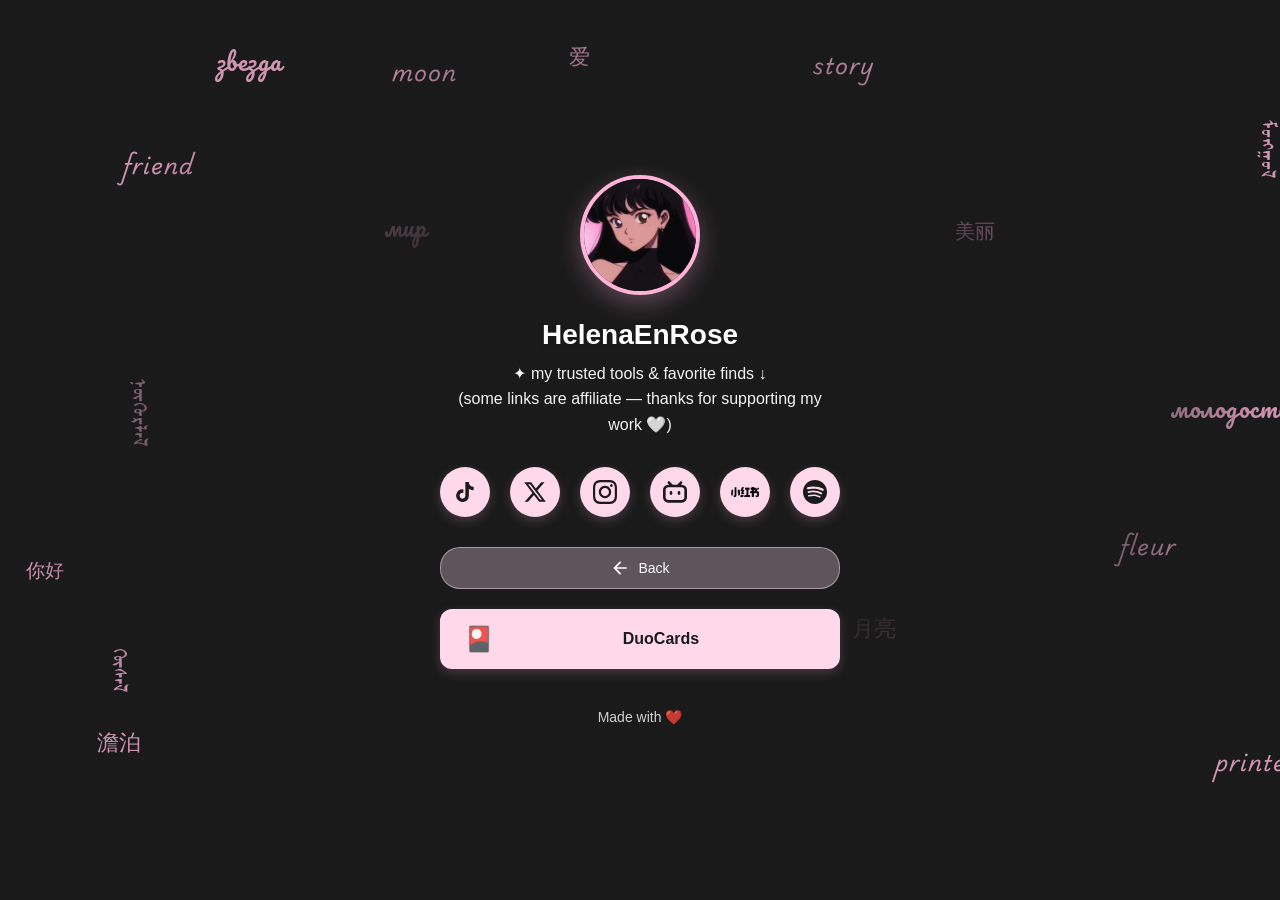
==== learning-tools.html @ 414b25f3 "init" ====
<!DOCTYPE html>
<html lang="en">
  <head>
    <meta charset="UTF-8" />
    <meta name="viewport" content="width=device-width, initial-scale=1.0" />
    <title>Learning Tools</title>
    <link rel="stylesheet" href="styles.css" />
  </head>
  <body>
    <div class="floating-background" id="floatingBg"></div>
    <div class="container">
      <!-- Profile Section -->
      <div class="profile">
        <div class="avatar">
          <img
            src="./assets/profile.JPG"
            alt="Profile Picture"
            id="profile-img"
          />
        </div>
        <h1 class="username">HelenaEnRose</h1>
        <p class="bio">
          ✦ my trusted tools & favorite finds ↓ <br />(some links are affiliate
          — thanks for supporting my work 🤍)
        </p>
      </div>

      <!-- Social Media Icons -->
      <div class="social-icons">
        <a
          href="https://www.tiktok.com/@helenaenrose"
          class="social-icon"
          target="_blank"
          rel="noopener noreferrer"
          title="TikTok"
        >
          <svg
            xmlns="http://www.w3.org/2000/svg"
            viewBox="0 0 24 24"
            fill="currentColor"
          >
            <path
              d="M19.59 6.69a4.83 4.83 0 0 1-3.77-4.25V2h-3.45v13.67a2.89 2.89 0 0 1-5.2 1.74 2.89 2.89 0 0 1 2.31-4.64 2.93 2.93 0 0 1 .88.13V9.4a6.84 6.84 0 0 0-1-.05A6.33 6.33 0 0 0 5 20.1a6.34 6.34 0 0 0 10.86-4.43v-7a8.16 8.16 0 0 0 4.77 1.52v-3.4a4.85 4.85 0 0 1-1-.1z"
            />
          </svg>
        </a>

        <a
          href="https://x.com/helenaenrose"
          class="social-icon"
          target="_blank"
          rel="noopener noreferrer"
          title="X (Twitter)"
        >
          <svg
            xmlns="http://www.w3.org/2000/svg"
            viewBox="0 0 24 24"
            fill="currentColor"
          >
            <path
              d="M18.244 2.25h3.308l-7.227 8.26 8.502 11.24H16.17l-5.214-6.817L4.99 21.75H1.68l7.73-8.835L1.254 2.25H8.08l4.713 6.231zm-1.161 17.52h1.833L7.084 4.126H5.117z"
            />
          </svg>
        </a>

        <a
          href="https://www.instagram.com/helenaenrose"
          class="social-icon"
          target="_blank"
          rel="noopener noreferrer"
          title="Instagram"
        >
          <svg
            xmlns="http://www.w3.org/2000/svg"
            viewBox="0 0 24 24"
            fill="currentColor"
          >
            <path
              d="M12 2.163c3.204 0 3.584.012 4.85.07 3.252.148 4.771 1.691 4.919 4.919.058 1.265.069 1.645.069 4.849 0 3.205-.012 3.584-.069 4.849-.149 3.225-1.664 4.771-4.919 4.919-1.266.058-1.644.07-4.85.07-3.204 0-3.584-.012-4.849-.07-3.26-.149-4.771-1.699-4.919-4.92-.058-1.265-.07-1.644-.07-4.849 0-3.204.013-3.583.07-4.849.149-3.227 1.664-4.771 4.919-4.919 1.266-.057 1.645-.069 4.849-.069zm0-2.163c-3.259 0-3.667.014-4.947.072-4.358.2-6.78 2.618-6.98 6.98-.059 1.281-.073 1.689-.073 4.948 0 3.259.014 3.668.072 4.948.2 4.358 2.618 6.78 6.98 6.98 1.281.058 1.689.072 4.948.072 3.259 0 3.668-.014 4.948-.072 4.354-.2 6.782-2.618 6.979-6.98.059-1.28.073-1.689.073-4.948 0-3.259-.014-3.667-.072-4.947-.196-4.354-2.617-6.78-6.979-6.98-1.281-.059-1.69-.073-4.949-.073zm0 5.838c-3.403 0-6.162 2.759-6.162 6.162s2.759 6.163 6.162 6.163 6.162-2.759 6.162-6.163c0-3.403-2.759-6.162-6.162-6.162zm0 10.162c-2.209 0-4-1.79-4-4 0-2.209 1.791-4 4-4s4 1.791 4 4c0 2.21-1.791 4-4 4zm6.406-11.845c-.796 0-1.441.645-1.441 1.44s.645 1.44 1.441 1.44c.795 0 1.439-.645 1.439-1.44s-.644-1.44-1.439-1.44z"
            />
          </svg>
        </a>

        <a
          href="https://space.bilibili.com/3492972857395261"
          class="social-icon"
          target="_blank"
          rel="noopener noreferrer"
          title="Bilibili"
        >
          <svg
            xmlns="http://www.w3.org/2000/svg"
            viewBox="0 0 24 24"
            fill="currentColor"
          >
            <path
              d="M17.813 4.653h.854c1.51.054 2.769.578 3.773 1.574 1.004.995 1.524 2.249 1.56 3.76v7.36c-.036 1.51-.556 2.769-1.56 3.773s-2.262 1.524-3.773 1.56H5.333c-1.51-.036-2.769-.556-3.773-1.56S.036 18.858 0 17.347v-7.36c.036-1.511.556-2.765 1.56-3.76 1.004-.996 2.262-1.52 3.773-1.574h.774l-1.174-1.12a1.234 1.234 0 0 1-.373-.906c0-.356.124-.658.373-.907l.027-.027c.267-.249.573-.373.92-.373.347 0 .653.124.92.373L9.653 4.44c.071.071.134.142.187.213h4.267a.836.836 0 0 1 .16-.213l2.853-2.747c.267-.249.573-.373.92-.373.347 0 .662.151.929.4.267.249.391.551.391.907 0 .355-.124.657-.373.906zM5.333 7.24c-.746.018-1.373.276-1.88.773-.506.498-.769 1.13-.786 1.894v7.52c.017.764.28 1.395.786 1.893.507.498 1.134.756 1.88.773h13.334c.746-.017 1.373-.275 1.88-.773.506-.498.769-1.129.786-1.893v-7.52c-.017-.765-.28-1.396-.786-1.894-.507-.497-1.134-.755-1.88-.773zM8 11.107c.373 0 .684.124.933.373.25.249.383.569.4.96v1.173c-.017.391-.15.711-.4.96-.249.25-.56.374-.933.374s-.684-.125-.933-.374c-.25-.249-.383-.569-.4-.96V12.44c0-.373.129-.689.386-.947.258-.257.574-.386.947-.386zm8 0c.373 0 .684.124.933.373.25.249.383.569.4.96v1.173c-.017.391-.15.711-.4.96-.249.25-.56.374-.933.374s-.684-.125-.933-.374c-.25-.249-.383-.569-.4-.96V12.44c.017-.391.15-.711.4-.96.249-.249.56-.373.933-.373Z"
            />
          </svg>
        </a>

        <a
          href="https://www.xiaohongshu.com/user/profile/55d56b0cf5a2636081ccdcb9"
          class="social-icon"
          target="_blank"
          rel="noopener noreferrer"
          title="小红书"
        >
          <img
            src="./assets/xiaohongshu_logo.webp"
            alt="小红书"
            class="social-logo-img"
          />
        </a>

        <a
          href="https://open.spotify.com/playlist/4TJUSBmawecwy4bsWR7oDN?si=3c04d787574a4218"
          class="social-icon"
          target="_blank"
          rel="noopener noreferrer"
          title="Spotify"
        >
          <svg
            xmlns="http://www.w3.org/2000/svg"
            viewBox="0 0 24 24"
            fill="currentColor"
          >
            <path
              d="M12 0C5.4 0 0 5.4 0 12s5.4 12 12 12 12-5.4 12-12S18.66 0 12 0zm5.521 17.34c-.24.359-.66.48-1.021.24-2.82-1.74-6.36-2.101-10.561-1.141-.418.122-.779-.179-.899-.539-.12-.421.18-.78.54-.9 4.56-1.021 8.52-.6 11.64 1.32.42.18.479.659.301 1.02zm1.44-3.3c-.301.42-.841.6-1.262.3-3.239-1.98-8.159-2.58-11.939-1.38-.479.12-1.02-.12-1.14-.6-.12-.48.12-1.021.6-1.141C9.6 9.9 15 10.561 18.72 12.84c.361.181.54.78.241 1.2zm.12-3.36C15.24 8.4 8.82 8.16 5.16 9.301c-.6.179-1.2-.181-1.38-.721-.18-.601.18-1.2.72-1.381 4.26-1.26 11.28-1.02 15.721 1.621.539.3.719 1.02.419 1.56-.299.421-1.02.599-1.559.3z"
            />
          </svg>
        </a>
      </div>

      <!-- Back Button -->
      <div class="back-button-container">
        <a href="./index.html" class="back-button" title="Back to Home">
          <svg
            xmlns="http://www.w3.org/2000/svg"
            viewBox="0 0 24 24"
            fill="currentColor"
          >
            <path
              d="M20 11H7.83l5.59-5.59L12 4l-8 8 8 8 1.41-1.41L7.83 13H20v-2z"
            />
          </svg>
          <span>Back</span>
        </a>
      </div>

      <!-- Main Links -->
      <div class="links">
        <a
          href="https://get.duocards.com/r/helenaenrose?"
          class="link-button"
          target="_blank"
          rel="noopener noreferrer"
        >
          <span class="link-icon">🎴</span>
          <span class="link-text">DuoCards</span>
        </a>
      </div>

      <!-- Footer -->
      <footer>
        <p class="footer-text">Made with ❤️</p>
      </footer>
    </div>
    <script src="script.js"></script>
  </body>
</html>
---- styles.css ----
/* Google Fonts - Handwriting */
@import url("https://fonts.googleapis.com/css2?family=Playwrite+AU+TAS:wght@100..400&display=swap");
@import url("https://fonts.googleapis.com/css2?family=Pacifico&display=swap");

/* Mongolian Font */
@font-face {
  font-family: "MongolianFont";
  src: url("./assets/MQG8103.ttf") format("truetype");
  font-weight: normal;
  font-style: normal;
}

/* Reset and Base Styles */
* {
  margin: 0;
  padding: 0;
  box-sizing: border-box;
}

/* Custom Cursor Styles */
a,
button,
.link-button,
.avatar img {
  cursor: url('data:image/svg+xml;utf8,<svg xmlns="http://www.w3.org/2000/svg" width="28" height="28" viewBox="0 0 28 28"><path d="M14 2l3.09 9.51L27 14l-9.91 2.49L14 26l-3.09-9.51L1 14l9.91-2.49L14 2z" fill="%23ffb3d9" stroke="%23ff99cc" stroke-width="1.5"/></svg>')
      14 14,
    pointer !important;
}

body {
  font-family: -apple-system, BlinkMacSystemFont, "Segoe UI", Roboto, Oxygen,
    Ubuntu, Cantarell, sans-serif;
  background: #1a1a1a;
  min-height: 100vh;
  display: flex;
  justify-content: center;
  align-items: center;
  padding: 20px;
  color: #fff;
  position: relative;
  overflow-x: hidden;
  cursor: url('data:image/svg+xml;utf8,<svg xmlns="http://www.w3.org/2000/svg" width="24" height="24" viewBox="0 0 24 24"><circle cx="12" cy="12" r="8" fill="%23ffb3d9" opacity="0.8"/><circle cx="12" cy="12" r="4" fill="%23ff99cc"/></svg>')
      12 12,
    auto;
}

/* Floating Background */
.floating-background {
  position: fixed;
  top: 0;
  left: 0;
  width: 100%;
  height: 100%;
  overflow: hidden;
  z-index: 0;
  pointer-events: none;
  mask-image: radial-gradient(
    ellipse at center,
    transparent 30%,
    rgba(0, 0, 0, 0.3) 50%,
    rgba(0, 0, 0, 0.8) 70%
  );
  -webkit-mask-image: radial-gradient(
    ellipse at center,
    transparent 30%,
    rgba(0, 0, 0, 0.3) 50%,
    rgba(0, 0, 0, 0.8) 70%
  );
}

.floating-text {
  position: absolute;
  font-size: 18px;
  font-weight: 300;
  color: #ffb3d9;
  animation: float linear infinite;
  white-space: nowrap;
  user-select: none;
}

/* Ensure non-initial words start from small scale */
.floating-text:not(.initial) {
  opacity: 0;
  transform: scale(0.3);
}

.floating-text.mongolian {
  writing-mode: vertical-lr;
  text-orientation: sideways;
  font-size: 25px !important;
  letter-spacing: 2px;
  font-family: "MongolianFont", "Mongolian Baiti", serif;
}

.floating-text.handwriting {
  font-family: "Playwrite AU TAS", cursive;
  font-size: 22px !important;
  font-weight: 600;
  letter-spacing: 1px;
}

.floating-text.russian {
  font-family: "Pacifico", cursive;
  font-size: 24px !important;
  font-weight: 400;
  letter-spacing: 0.5px;
}

@keyframes float {
  0% {
    transform: translateX(0) rotate(0deg) scale(0.3);
    opacity: 0;
  }
  15% {
    opacity: 0.3;
  }
  30% {
    opacity: 0.6;
  }
  50% {
    opacity: 1;
    transform: translateX(calc(var(--float-x) * 0.5))
      rotate(calc(var(--float-rotate-amount, 360deg) * 0.5)) scale(1);
  }
  70% {
    opacity: 0.8;
    transform: translateX(calc(var(--float-x) * 0.75))
      rotate(calc(var(--float-rotate-amount, 360deg) * 0.75)) scale(1.3);
  }
  85% {
    opacity: 0.4;
    transform: translateX(calc(var(--float-x) * 0.9))
      rotate(calc(var(--float-rotate-amount, 360deg) * 0.9)) scale(1.5);
  }
  100% {
    transform: translateX(var(--float-x))
      rotate(var(--float-rotate-amount, 360deg)) scale(1.8);
    opacity: 0;
  }
}

@keyframes floatInitial {
  0% {
    transform: translateX(0) rotate(0deg) scale(var(--start-scale, 0.5));
    opacity: 0.1;
  }
  15% {
    opacity: 0.3;
  }
  30% {
    opacity: 0.5;
  }
  50% {
    opacity: 0.8;
    transform: translateX(calc(var(--float-x) * 0.5))
      rotate(calc(var(--float-rotate-amount, 360deg) * 0.5)) scale(1);
  }
  70% {
    opacity: 0.6;
    transform: translateX(calc(var(--float-x) * 0.75))
      rotate(calc(var(--float-rotate-amount, 360deg) * 0.75)) scale(1.3);
  }
  85% {
    opacity: 0.3;
    transform: translateX(calc(var(--float-x) * 0.9))
      rotate(calc(var(--float-rotate-amount, 360deg) * 0.9)) scale(1.5);
  }
  100% {
    transform: translateX(var(--float-x))
      rotate(var(--float-rotate-amount, 360deg)) scale(1.8);
    opacity: 0;
  }
}

@keyframes floatSideways {
  0% {
    transform: translate(0, 0) rotate(0deg) scale(0.3);
    opacity: 0;
  }
  15% {
    opacity: 0.3;
  }
  30% {
    opacity: 0.6;
  }
  50% {
    opacity: 1;
    transform: translate(calc(var(--float-end-x) * 0.5), 0)
      rotate(calc(var(--float-rotate-amount, 360deg) * 0.5)) scale(1);
  }
  70% {
    opacity: 0.8;
    transform: translate(calc(var(--float-end-x) * 0.75), 0)
      rotate(calc(var(--float-rotate-amount, 360deg) * 0.75)) scale(1.3);
  }
  85% {
    opacity: 0.4;
    transform: translate(calc(var(--float-end-x) * 0.9), 0)
      rotate(calc(var(--float-rotate-amount, 360deg) * 0.9)) scale(1.5);
  }
  100% {
    transform: translate(var(--float-end-x), 0)
      rotate(var(--float-rotate-amount, 360deg)) scale(1.8);
    opacity: 0;
  }
}

@keyframes floatDiagonal {
  0% {
    transform: translate(0, 0) rotate(0deg) scale(0.3);
    opacity: 0;
  }
  15% {
    opacity: 0.3;
  }
  30% {
    opacity: 0.6;
  }
  50% {
    opacity: 1;
    transform: translate(calc(var(--float-x) * 0.5), 0)
      rotate(calc(var(--float-rotate-amount, 360deg) * 0.5)) scale(1);
  }
  70% {
    opacity: 0.8;
    transform: translate(calc(var(--float-x) * 0.75), 0)
      rotate(calc(var(--float-rotate-amount, 360deg) * 0.75)) scale(1.3);
  }
  85% {
    opacity: 0.4;
    transform: translate(calc(var(--float-x) * 0.9), 0)
      rotate(calc(var(--float-rotate-amount, 360deg) * 0.9)) scale(1.5);
  }
  100% {
    transform: translate(var(--float-x), 0)
      rotate(var(--float-rotate-amount, 360deg)) scale(1.8);
    opacity: 0;
  }
}

.floating-text.initial {
  animation-name: floatInitial;
}

.floating-text.sideways {
  animation-name: floatSideways;
}

.floating-text.diagonal {
  animation-name: floatDiagonal;
}

/* Container */
.container {
  max-width: 680px;
  width: 100%;
  padding: 40px 20px;
  position: relative;
  z-index: 10;
}

/* Profile Section */
.profile {
  text-align: center;
  margin-bottom: 30px;
  animation: fadeInDown 0.8s ease-out;
}

.avatar {
  margin-bottom: 20px;
}

.avatar img {
  width: 120px;
  height: 120px;
  border-radius: 50%;
  border: 4px solid #ffb3d9;
  box-shadow: 0 8px 24px rgba(255, 179, 217, 0.3);
  object-fit: cover;
  transition: transform 0.3s ease;
}

.avatar img:hover {
  transform: scale(1.05);
}

.username {
  font-size: 28px;
  font-weight: 700;
  color: white;
  margin-bottom: 10px;
  text-shadow: 0 2px 4px rgba(0, 0, 0, 0.1);
}

.bio {
  font-size: 16px;
  color: rgba(255, 255, 255, 0.95);
  line-height: 1.6;
  max-width: 400px;
  margin: 0 auto;
}

/* Back Button */
.back-button-container {
  display: flex;
  justify-content: center;
  width: 100%;
  margin-bottom: 20px;
}

.back-button {
  display: inline-flex;
  align-items: center;
  justify-content: center;
  gap: 8px;
  width: 100%;
  max-width: 400px;
  padding: 10px 20px;
  background: rgba(255, 217, 234, 0.3);
  color: #fff;
  text-decoration: none;
  border-radius: 20px;
  font-size: 14px;
  font-weight: 500;
  transition: all 0.3s ease;
  border: 1px solid rgba(255, 217, 234, 0.5);
}

.back-button svg {
  width: 20px;
  height: 20px;
}

.back-button:hover {
  background: rgba(255, 217, 234, 0.5);
  border-color: #ffd9ea;
}

/* Social Media Icons */
.social-icons {
  display: flex;
  justify-content: center;
  align-items: center;
  gap: 20px;
  margin-bottom: 30px;
  animation: fadeInUp 0.6s ease-out;
}

.social-icon {
  width: 50px;
  height: 50px;
  display: flex;
  align-items: center;
  justify-content: center;
  background: #ffd9ea;
  border-radius: 50%;
  color: #1a1a1a;
  transition: all 0.3s ease;
  box-shadow: 0 4px 12px rgba(255, 179, 217, 0.2);
}

.social-icon svg {
  width: 24px;
  height: 24px;
}

.social-icon .social-logo-img {
  width: 28px;
  height: 28px;
  object-fit: contain;
}

.social-icon:hover {
  transform: translateY(-4px) scale(1.1);
  background: #ffe6f0;
  box-shadow: 0 8px 20px rgba(255, 179, 217, 0.4);
}

.social-icon:active {
  transform: translateY(-2px) scale(1.05);
}

/* Links Section */
.links {
  display: flex;
  flex-direction: column;
  gap: 16px;
  width: 100%;
  max-width: 400px;
  margin: 0 auto;
  animation: fadeInUp 0.8s ease-out;
}

.link-button {
  display: flex;
  align-items: center;
  justify-content: center;
  gap: 12px;
  padding: 18px 24px;
  background: #ffd9ea;
  color: #1a1a1a;
  text-decoration: none;
  border-radius: 12px;
  font-size: 16px;
  font-weight: 600;
  transition: all 0.3s ease;
  box-shadow: 0 4px 12px rgba(255, 179, 217, 0.2);
  position: relative;
  overflow: hidden;
  border: none;
}

.link-button::before {
  content: "";
  position: absolute;
  top: 0;
  left: -100%;
  width: 100%;
  height: 100%;
  background: linear-gradient(
    90deg,
    transparent,
    rgba(255, 255, 255, 0.4),
    transparent
  );
  transition: left 0.5s ease;
}

.link-button:hover::before {
  left: 100%;
}

.link-button:hover {
  transform: translateY(-4px);
  box-shadow: 0 8px 20px rgba(255, 179, 217, 0.4);
  background: #ffe6f0;
}

.link-button:active {
  transform: translateY(-2px);
}

.link-icon {
  font-size: 24px;
  line-height: 1;
}

.link-text {
  flex: 1;
  text-align: center;
}

/* Footer */
footer {
  text-align: center;
  margin-top: 40px;
  animation: fadeIn 1s ease-out;
}

.footer-text {
  color: rgba(255, 255, 255, 0.8);
  font-size: 14px;
}

/* Animations */
@keyframes fadeInDown {
  from {
    opacity: 0;
    transform: translateY(-20px);
  }
  to {
    opacity: 1;
    transform: translateY(0);
  }
}

@keyframes fadeInUp {
  from {
    opacity: 0;
    transform: translateY(20px);
  }
  to {
    opacity: 1;
    transform: translateY(0);
  }
}

@keyframes fadeIn {
  from {
    opacity: 0;
  }
  to {
    opacity: 1;
  }
}

/* Responsive Design */
@media (max-width: 480px) {
  .container {
    padding: 30px 15px;
  }

  .username {
    font-size: 24px;
  }

  .bio {
    font-size: 14px;
  }

  .back-button {
    font-size: 13px;
    padding: 8px 16px;
  }

  .back-button svg {
    width: 18px;
    height: 18px;
  }

  .social-icons {
    gap: 15px;
    margin-bottom: 25px;
  }

  .back-button {
    max-width: 345px;
  }

  .links {
    max-width: 345px;
  }

  .social-icon {
    width: 45px;
    height: 45px;
  }

  .social-icon svg {
    width: 22px;
    height: 22px;
  }

  .social-icon .social-logo-img {
    width: 40px;
    height: 40px;
  }

  .link-button {
    padding: 16px 20px;
    font-size: 15px;
  }

  .avatar img {
    width: 100px;
    height: 100px;
  }
}

/* Alternative pink accent for variety */
.link-button:nth-child(even) {
  background: #ffd9ea;
}

.link-button:nth-child(even):hover {
  background: #ffe6f0;
}
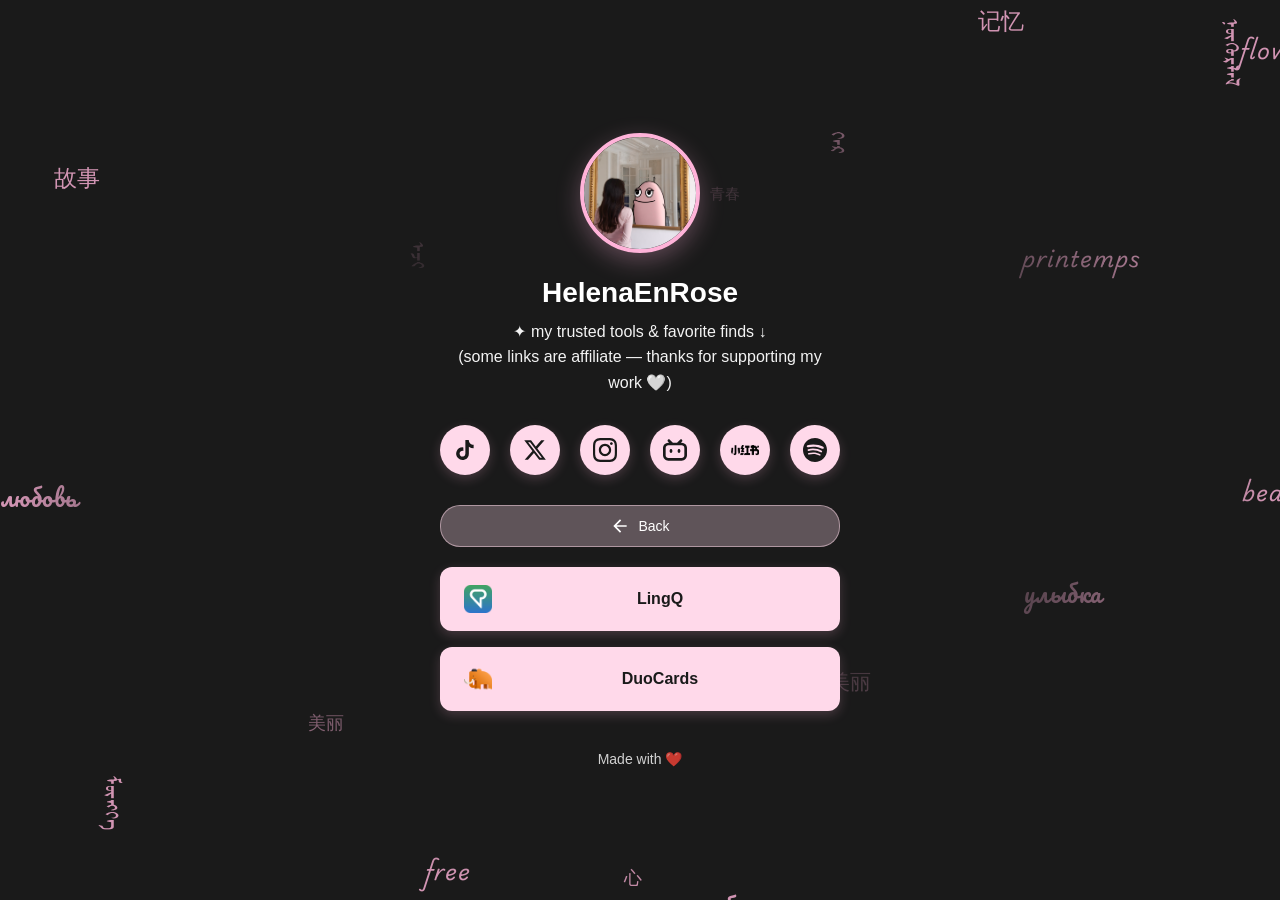
==== commit ca44a970: "Add LingQ link to learning tools and update styles for link icons" ====
--- a/learning-tools.html
+++ b/learning-tools.html
@@ -151,12 +151,34 @@
       <!-- Main Links -->
       <div class="links">
         <a
+          href="https://www.lingq.com/?referral=helenabuhas"
+          class="link-button"
+          target="_blank"
+          rel="noopener noreferrer"
+        >
+          <span class="link-icon">
+            <img
+              src="./assets/linq.png"
+              alt="LingQ"
+              class="link-logo-img"
+            />
+          </span>
+          <span class="link-text">LingQ</span>
+        </a>
+
+        <a
           href="https://get.duocards.com/r/helenaenrose?"
           class="link-button"
           target="_blank"
           rel="noopener noreferrer"
         >
-          <span class="link-icon">🎴</span>
+          <span class="link-icon">
+            <img
+              src="./assets/duocards.webp"
+              alt="DuoCards"
+              class="link-logo-img"
+            />
+          </span>
           <span class="link-text">DuoCards</span>
         </a>
       </div>
--- a/styles.css
+++ b/styles.css
@@ -443,6 +443,15 @@
 .link-icon {
   font-size: 24px;
   line-height: 1;
+  display: flex;
+  align-items: center;
+  justify-content: center;
+}
+
+.link-icon .link-logo-img {
+  width: 28px;
+  height: 28px;
+  object-fit: contain;
 }
 
 .link-text {
